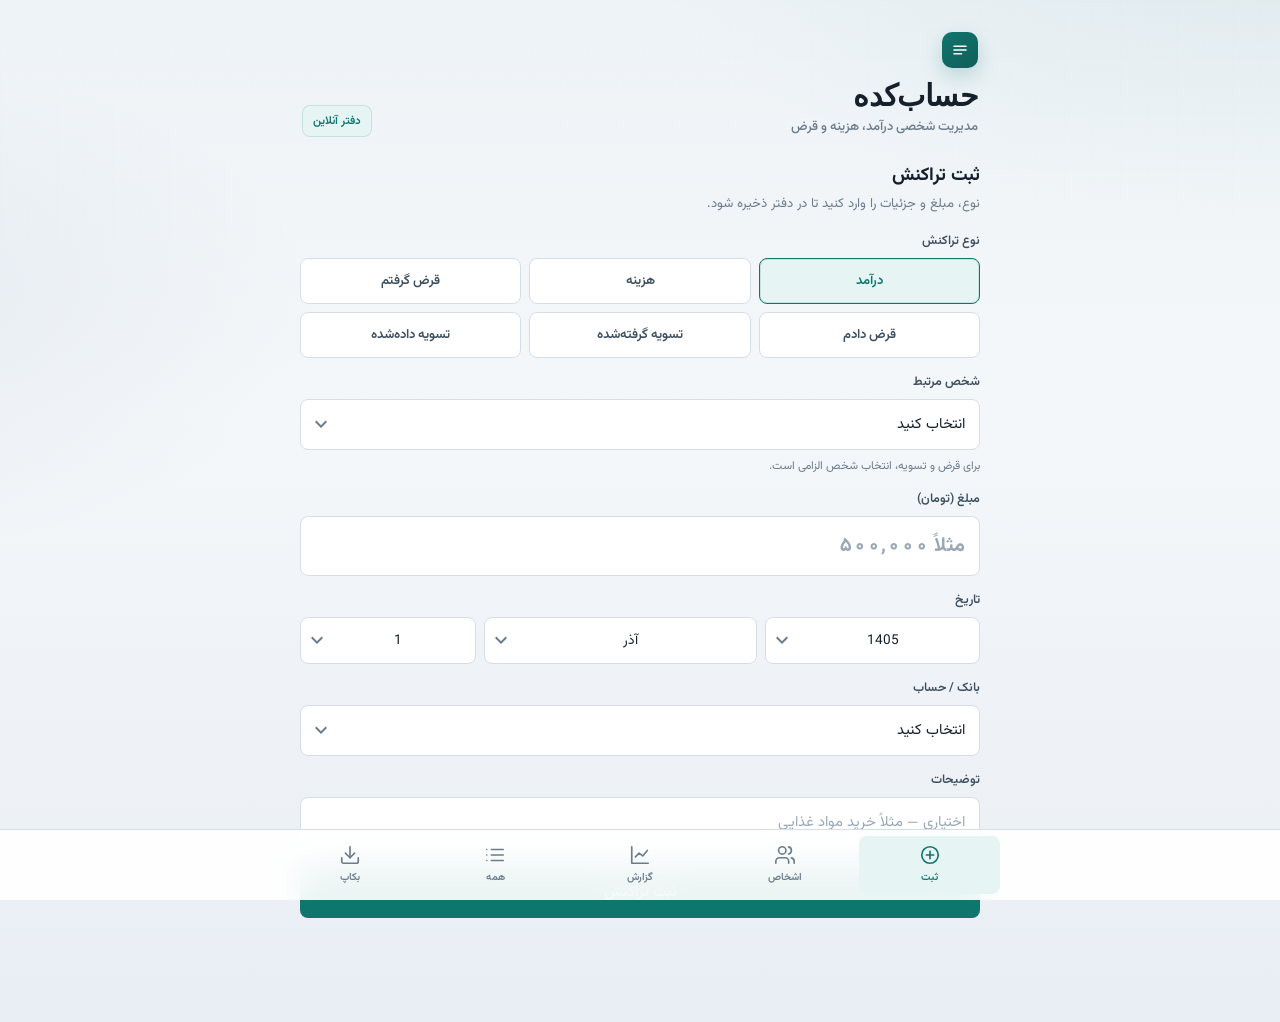
==== index.html @ bf85cc6c "refactor ui/ux, add pwa" ====
<!DOCTYPE html>
<html lang="fa" dir="rtl">
<head>
  <meta charset="UTF-8">
  <meta http-equiv="refresh" content="0; url=accounting.html">
  <link rel="canonical" href="accounting.html">
  <title>حساب‌کده</title>
  <script>location.replace('accounting.html');</script>
</head>
<body>
  <p><a href="accounting.html">ورود به حساب‌کده</a></p>
</body>
</html>
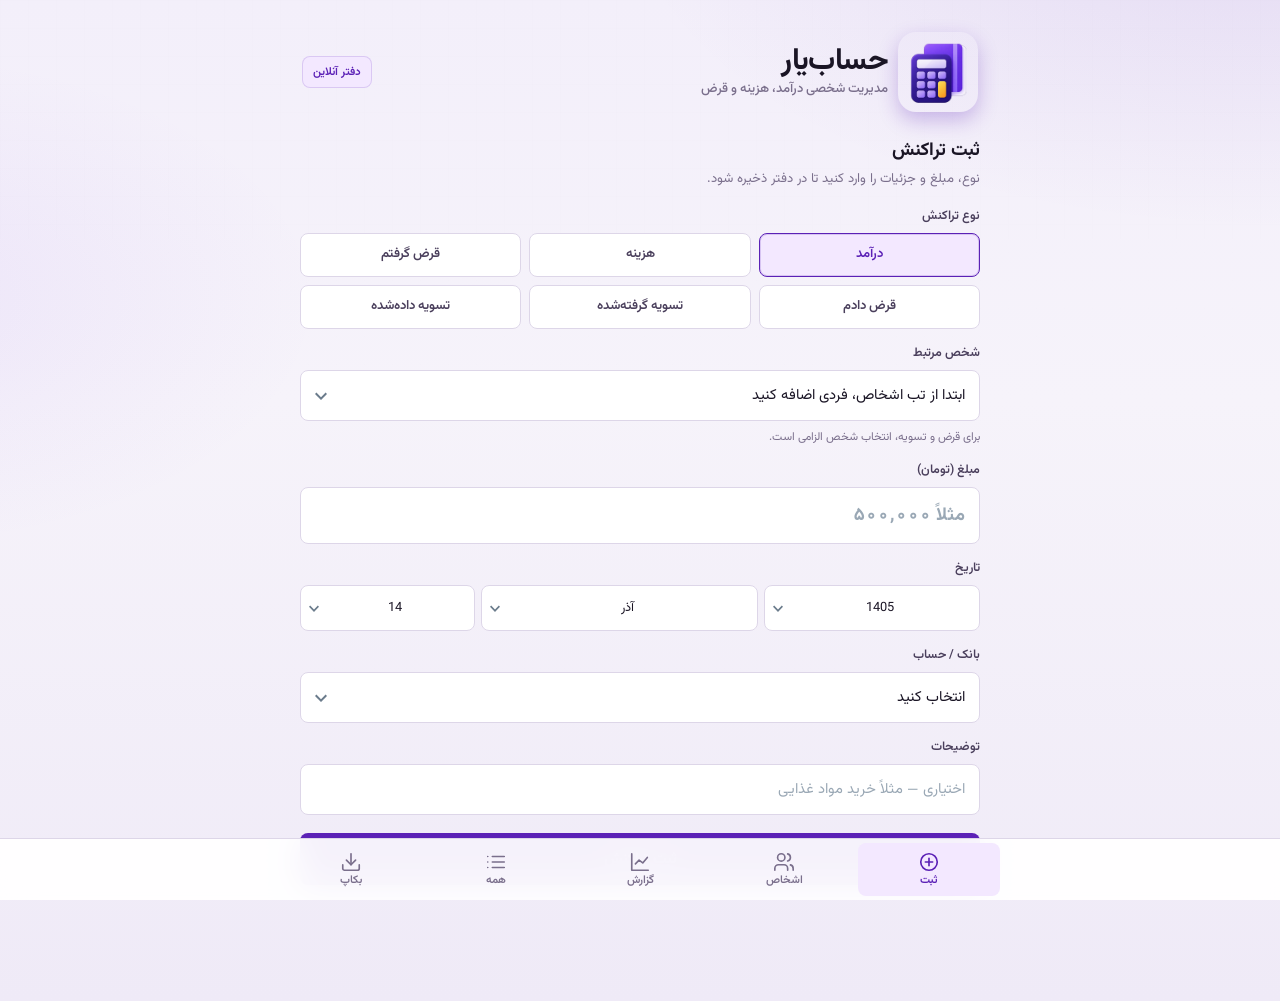
==== commit 01937e89: "refactor icon, project name, font and header" ====
--- a/index.html
+++ b/index.html
@@ -4,10 +4,14 @@
   <meta charset="UTF-8">
   <meta http-equiv="refresh" content="0; url=accounting.html">
   <link rel="canonical" href="accounting.html">
-  <title>حساب‌کده</title>
+  <link href="style/css/Vazirmatn-font-face.css" rel="stylesheet" type="text/css" />
+  <title>حساب‌یار</title>
+  <style>
+    body { font-family: 'Vazirmatn', Tahoma, 'Segoe UI', sans-serif; }
+  </style>
   <script>location.replace('accounting.html');</script>
 </head>
 <body>
-  <p><a href="accounting.html">ورود به حساب‌کده</a></p>
+  <p><a href="accounting.html">ورود به حساب‌یار</a></p>
 </body>
 </html>
--- a/style/css/Vazirmatn-font-face.css
+++ b/style/css/Vazirmatn-font-face.css
@@ -0,0 +1,49 @@
+/* فقط وزن‌های موجود در پوشه webfonts */
+@font-face {
+  font-family: Vazirmatn;
+  src: url('../fonts/webfonts/Vazirmatn-Regular.woff2') format('woff2');
+  font-weight: 400;
+  font-style: normal;
+  font-display: swap;
+}
+
+@font-face {
+  font-family: Vazirmatn;
+  src: url('../fonts/webfonts/Vazirmatn-Medium.woff2') format('woff2');
+  font-weight: 500;
+  font-style: normal;
+  font-display: swap;
+}
+
+@font-face {
+  font-family: Vazirmatn;
+  src: url('../fonts/webfonts/Vazirmatn-SemiBold.woff2') format('woff2');
+  font-weight: 600;
+  font-style: normal;
+  font-display: swap;
+}
+
+@font-face {
+  font-family: Vazirmatn;
+  src: url('../fonts/webfonts/Vazirmatn-Bold.woff2') format('woff2');
+  font-weight: 700;
+  font-style: normal;
+  font-display: swap;
+}
+
+/* وزن‌های سنگین‌تر را به Bold موجود نگاشت کن تا به Tahoma نیفتد */
+@font-face {
+  font-family: Vazirmatn;
+  src: url('../fonts/webfonts/Vazirmatn-Bold.woff2') format('woff2');
+  font-weight: 800;
+  font-style: normal;
+  font-display: swap;
+}
+
+@font-face {
+  font-family: Vazirmatn;
+  src: url('../fonts/webfonts/Vazirmatn-Bold.woff2') format('woff2');
+  font-weight: 900;
+  font-style: normal;
+  font-display: swap;
+}
